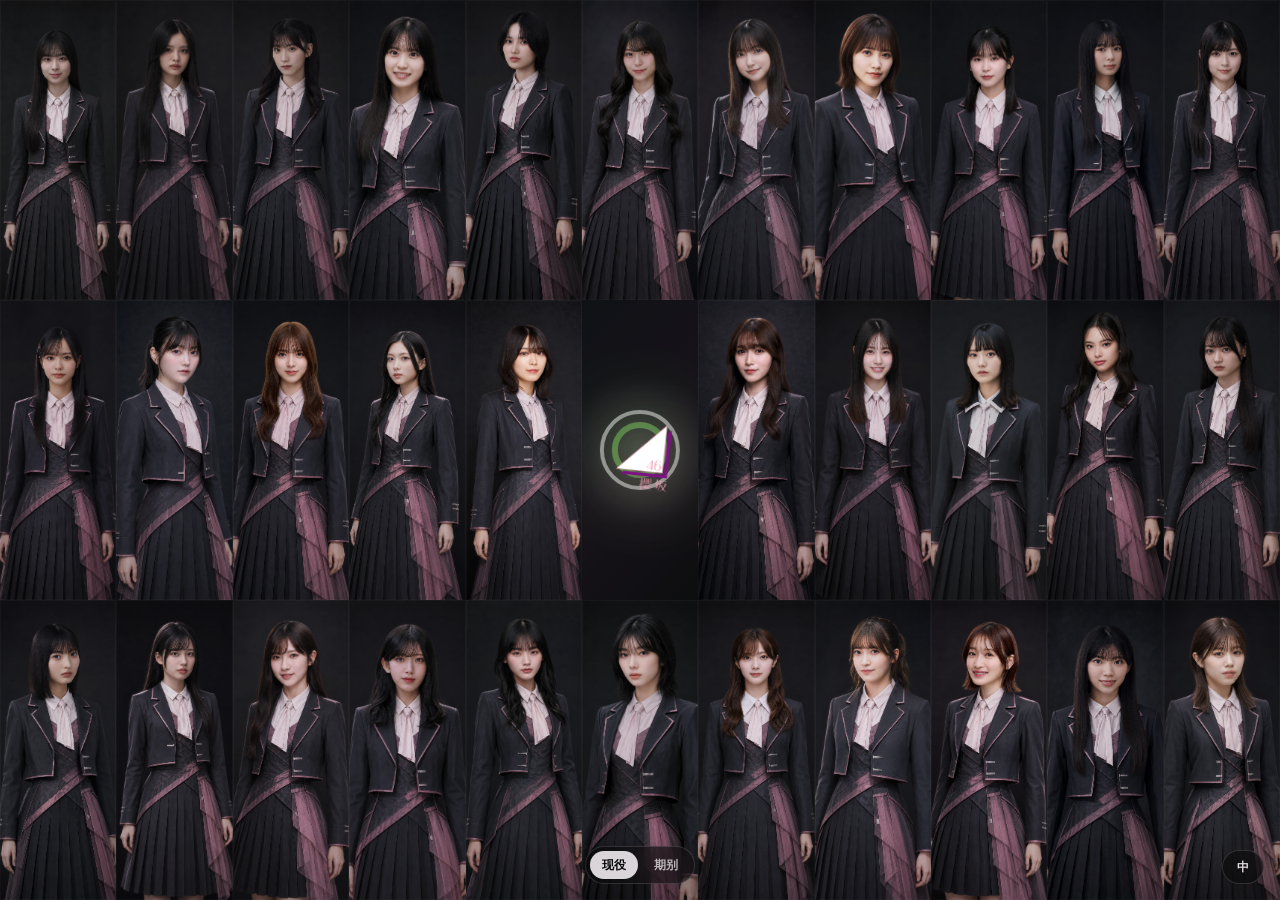
==== index.html @ 18984494 "Initial website upload" ====
<!doctype html>
<html lang="zh-CN">
  <head>
    <meta charset="UTF-8" />
    <meta name="viewport" content="width=device-width, initial-scale=1.0" />
    <title>櫻坂46 Members</title>
    <script>
      try {
        const navigationEntry = performance.getEntriesByType("navigation")[0];
        const isReload =
          navigationEntry?.type === "reload" ||
          performance.navigation?.type === performance.navigation?.TYPE_RELOAD;

        if (!isReload && sessionStorage.getItem("zaka-home-loader-seen") === "true") {
          document.documentElement.classList.add("loader-seen");
        }
      } catch (error) {
        document.documentElement.classList.add("loader-seen");
      }
    </script>
    <link rel="stylesheet" href="./home.css" />
  </head>
  <body data-page-title="titles.home">
    <div id="loader" class="loader" aria-label="载入中" data-i18n-aria-label="home.loading">
      <div class="loader-stage is-active" data-loader-stage="keyaki">
        <img
          class="loader-logo keyaki-logo"
          src="https://upload.wikimedia.org/wikipedia/commons/f/f8/Keyakizaka46_logo.svg"
          alt="欅坂46"
        />
        <span class="loader-fallback">欅坂46</span>
      </div>
      <div class="loader-stage" data-loader-stage="sakura">
        <img class="loader-logo sakura-logo" src="./assets/brand/sakurazaka-logo.png" alt="櫻坂46" />
      </div>
    </div>

    <main id="home" class="home-shell" aria-label="櫻坂46 首页" data-i18n-aria-label="home.shell">
      <section class="member-stage" aria-label="成员照片卡" data-i18n-aria-label="home.memberStage">
        <div id="memberGrid" class="member-grid" aria-label="成员照片卡" data-i18n-aria-label="home.memberGrid"></div>
      </section>
      <div class="arrangement-switch" aria-label="排列方式" data-i18n-aria-label="home.arrangement">
        <button class="arrangement-btn is-active" type="button" data-arrangement="center" data-i18n="home.activeArrangement">现役</button>
        <button class="arrangement-btn" type="button" data-arrangement="generation" data-i18n="home.generationArrangement">期别</button>
      </div>
    </main>

    <template id="memberCardTemplate">
      <button class="member-card" type="button">
        <span class="photo-slot" aria-hidden="true"></span>
      </button>
    </template>

    <div id="memberModal" class="member-modal" aria-hidden="true">
      <article class="member-modal-card" role="dialog" aria-modal="true" aria-labelledby="memberModalName">
        <button class="member-modal-close" type="button" aria-label="关闭成员资料" data-i18n-aria-label="member.closeProfile">×</button>
        <figure class="member-modal-photo-frame">
          <img id="memberModalPhoto" class="member-modal-photo" alt="" decoding="async" />
        </figure>
        <div class="member-modal-info">
          <p id="memberModalGeneration" class="member-modal-generation"></p>
          <h2 id="memberModalName"></h2>
          <p id="memberModalRomaji" class="member-modal-romaji"></p>
          <dl class="member-modal-data">
            <div>
              <dt data-i18n="member.birthday">生日</dt>
              <dd id="memberModalBirthday"></dd>
            </div>
            <div>
              <dt data-i18n="member.birthplace">出生地</dt>
              <dd id="memberModalBirthplace"></dd>
            </div>
            <div>
              <dt data-i18n="member.centers">C位曲</dt>
              <dd id="memberModalCenters" class="member-modal-centers"></dd>
            </div>
          </dl>
        </div>
      </article>
    </div>

    <button id="languageSwitch" class="language-switch" type="button"></button>

    <script src="./i18n.js"></script>
    <script src="./home.js"></script>
  </body>
</html>
---- home.css ----
:root {
  --bg: #050506;
  --panel: #111115;
  --panel-soft: #17171d;
  --ink: #f6f2f5;
  --muted: #9d98a2;
  --line: rgba(255, 255, 255, 0.12);
  --sakura: #f4a7c1;
  --keyaki: #5ba342;
}

* {
  box-sizing: border-box;
}

html {
  background: var(--bg);
}

body {
  margin: 0;
  min-height: 100vh;
  overflow: hidden;
  color: var(--ink);
  background:
    radial-gradient(circle at 18% 18%, rgba(91, 163, 66, 0.12), transparent 28%),
    radial-gradient(circle at 84% 16%, rgba(244, 167, 193, 0.16), transparent 30%),
    linear-gradient(180deg, #08080a, #030304 64%, #09080b);
  font-family:
    Inter, ui-sans-serif, system-ui, -apple-system, BlinkMacSystemFont, "Hiragino Sans GB",
    "Noto Sans CJK SC", "Microsoft YaHei", sans-serif;
}

button {
  font: inherit;
}

.loader {
  position: fixed;
  inset: 0;
  z-index: 100;
  display: grid;
  place-items: center;
  background: #000;
  transition:
    opacity 700ms ease,
    visibility 700ms ease;
}

.loader.is-hidden {
  visibility: hidden;
  opacity: 0;
}

.loader-seen .loader {
  visibility: hidden;
  opacity: 0;
}

.loader::after {
  content: "";
  position: absolute;
  inset: 0;
  background:
    linear-gradient(90deg, transparent, rgba(255, 255, 255, 0.06), transparent),
    radial-gradient(circle, rgba(255, 255, 255, 0.07), transparent 58%);
  opacity: 0.65;
}

.loader-stage {
  position: absolute;
  display: grid;
  place-items: center;
  opacity: 0;
  transform: scale(0.94);
  transition:
    opacity 620ms ease,
    transform 620ms ease;
}

.loader-stage.is-active {
  opacity: 1;
  transform: scale(1);
}

.loader-logo {
  display: block;
  height: auto;
  animation: logo-breathe 2450ms ease-in-out infinite;
}

.keyaki-logo {
  width: clamp(75px, 9vw, 115px);
  filter: drop-shadow(0 0 18px rgba(91, 163, 66, 0.42));
}

.loader-fallback {
  display: none;
  color: var(--ink);
  font-size: clamp(42px, 8vw, 92px);
  font-weight: 820;
  letter-spacing: 0.08em;
  animation: logo-breathe 2450ms ease-in-out infinite;
  text-shadow: 0 0 26px rgba(91, 163, 66, 0.42);
}

.loader-stage.use-text-logo .keyaki-logo {
  display: none;
}

.loader-stage.use-text-logo .loader-fallback {
  display: block;
}

.sakura-logo {
  width: clamp(128px, 15vw, 190px);
  filter: drop-shadow(0 0 20px rgba(244, 167, 193, 0.48));
}

@keyframes logo-breathe {
  0%,
  100% {
    transform: scale(1);
    opacity: 0.84;
  }

  50% {
    transform: scale(1.12);
    opacity: 1;
  }
}

.home-shell {
  position: relative;
  min-height: 100vh;
  opacity: 0;
  transform: translateY(12px);
  transition:
    opacity 900ms ease,
    transform 900ms ease;
}

.home-shell.is-ready {
  opacity: 1;
  transform: translateY(0);
}

.loader-seen .home-shell {
  opacity: 1;
  transform: translateY(0);
}

.arrangement-switch {
  position: fixed;
  left: 50%;
  bottom: 16px;
  z-index: 20;
  display: flex;
  gap: 4px;
  padding: 4px;
  border: 1px solid rgba(255, 255, 255, 0.14);
  border-radius: 999px;
  background: rgba(8, 8, 10, 0.56);
  box-shadow: 0 16px 42px rgba(0, 0, 0, 0.24);
  transform: translateX(-50%);
  backdrop-filter: blur(18px);
}

.arrangement-btn {
  display: grid;
  place-items: center;
  min-width: 44px;
  height: 28px;
  padding: 0 12px;
  cursor: pointer;
  border: 0;
  border-radius: 999px;
  color: rgba(246, 242, 245, 0.72);
  background: transparent;
  font-size: 12px;
  font-weight: 760;
}

.arrangement-btn.is-active {
  color: #09090b;
  background: rgba(246, 242, 245, 0.88);
}

.language-switch {
  position: fixed;
  right: max(16px, env(safe-area-inset-right));
  bottom: max(16px, env(safe-area-inset-bottom));
  z-index: 22;
  display: grid;
  place-items: center;
  width: 42px;
  height: 34px;
  padding: 0;
  cursor: pointer;
  border: 1px solid rgba(255, 255, 255, 0.14);
  border-radius: 999px;
  color: rgba(246, 242, 245, 0.9);
  background: rgba(8, 8, 10, 0.58);
  box-shadow: 0 16px 42px rgba(0, 0, 0, 0.24);
  font-size: 12px;
  font-weight: 820;
  backdrop-filter: blur(18px);
}

.language-switch:hover,
.language-switch:focus-visible {
  color: #09090b;
  background: rgba(246, 242, 245, 0.88);
  outline: none;
}

.member-modal {
  position: fixed;
  inset: 0;
  z-index: 80;
  display: grid;
  place-items: center;
  padding: 24px;
  pointer-events: none;
  background: rgba(0, 0, 0, 0);
  opacity: 0;
  transition:
    opacity 180ms ease,
    background 180ms ease;
}

.member-modal.is-open {
  pointer-events: auto;
  background: rgba(0, 0, 0, 0.54);
  opacity: 1;
}

.member-modal-card {
  position: relative;
  display: grid;
  grid-template-columns: minmax(128px, 0.46fr) minmax(300px, 1fr);
  gap: 22px;
  align-items: stretch;
  width: min(640px, 100%);
  max-height: calc(100vh - 48px);
  overflow: auto;
  padding: 18px 22px 22px 18px;
  border: 1px solid rgba(255, 255, 255, 0.16);
  border-radius: 8px;
  color: var(--ink);
  background:
    radial-gradient(circle at 20% 0%, rgba(91, 163, 66, 0.16), transparent 34%),
    radial-gradient(circle at 88% 12%, rgba(244, 167, 193, 0.18), transparent 36%),
    rgba(12, 12, 15, 0.9);
  box-shadow: 0 26px 86px rgba(0, 0, 0, 0.46);
  backdrop-filter: blur(22px);
  transform: translateY(10px) scale(0.98);
  transition: transform 180ms ease;
}

.member-modal.is-open .member-modal-card {
  transform: translateY(0) scale(1);
}

.member-modal-photo-frame {
  position: relative;
  min-height: 0;
  margin: 0;
  overflow: hidden;
  border-radius: 6px;
  background:
    linear-gradient(160deg, rgba(244, 167, 193, 0.12), transparent 44%),
    linear-gradient(20deg, rgba(91, 163, 66, 0.1), transparent 38%),
    #0a0a0d;
}

.member-modal-photo-frame::after {
  content: "";
  position: absolute;
  inset: 0;
  pointer-events: none;
  border: 1px solid rgba(255, 255, 255, 0.1);
  border-radius: inherit;
  background: linear-gradient(180deg, transparent 58%, rgba(0, 0, 0, 0.22));
}

.member-modal-photo-frame.is-empty {
  display: none;
}

.member-modal-photo {
  display: block;
  width: 100%;
  height: 100%;
  max-height: min(48vh, 360px);
  min-height: 235px;
  object-fit: cover;
  object-position: center top;
}

.member-modal-info {
  min-width: 0;
  align-self: center;
  padding: 10px 6px 6px 0;
}

.member-modal-close {
  position: absolute;
  top: 12px;
  right: 12px;
  display: grid;
  place-items: center;
  width: 32px;
  height: 32px;
  z-index: 2;
  cursor: pointer;
  border: 0;
  border-radius: 50%;
  color: var(--ink);
  background: rgba(255, 255, 255, 0.12);
  font-size: 22px;
  line-height: 1;
}

.member-modal-generation,
.member-modal-romaji,
.member-modal h2 {
  margin: 0;
}

.member-modal-generation {
  color: var(--sakura);
  font-size: 12px;
  font-weight: 820;
}

.member-modal h2 {
  margin-top: 7px;
  font-size: 32px;
  line-height: 1.1;
}

.member-modal-romaji {
  margin-top: 5px;
  color: rgba(246, 242, 245, 0.62);
  font-size: 12px;
  letter-spacing: 0.08em;
  text-transform: uppercase;
}

.member-modal-data {
  display: grid;
  gap: 14px;
  margin: 24px 0 0;
}

.member-modal-data div {
  display: grid;
  grid-template-columns: 72px minmax(0, 1fr);
  gap: 14px;
  align-items: start;
  padding-top: 14px;
  border-top: 1px solid rgba(255, 255, 255, 0.09);
}

.member-modal-data dt {
  color: rgba(246, 242, 245, 0.58);
  font-size: 12px;
  font-weight: 760;
}

.member-modal-data dd {
  min-width: 0;
  margin: 0;
  color: var(--ink);
  font-size: 14px;
  line-height: 1.45;
}

.member-modal-centers {
  display: flex;
  flex-wrap: wrap;
  gap: 7px;
}

.center-song {
  display: inline-grid;
  place-items: center;
  min-height: 26px;
  padding: 4px 9px;
  border: 1px solid rgba(255, 255, 255, 0.12);
  border-radius: 999px;
  color: var(--ink);
  background: rgba(255, 255, 255, 0.08);
  font-size: 12px;
  text-decoration: none;
}

a.center-song:hover,
a.center-song:focus-visible {
  color: #0b0b0d;
  background: rgba(244, 167, 193, 0.9);
  outline: none;
}

.falling-layer {
  position: fixed;
  inset: 0;
  z-index: 18;
  overflow: hidden;
  pointer-events: none;
}

.falling-piece {
  position: absolute;
  top: -32px;
  left: var(--start-x, 50vw);
  width: var(--piece-w, 12px);
  height: var(--piece-h, 18px);
  opacity: 0;
  transform: translate3d(0, 0, 0) rotate(var(--start-rotation, 0deg));
  animation: gentle-fall var(--fall-duration, 13s) linear forwards;
  filter: drop-shadow(0 6px 12px rgba(0, 0, 0, 0.22));
}

.falling-piece.is-petal {
  border-radius: 70% 30% 65% 35%;
  background:
    radial-gradient(circle at 32% 24%, rgba(255, 255, 255, 0.62), transparent 30%),
    linear-gradient(145deg, rgba(255, 210, 226, 0.9), rgba(244, 167, 193, 0.56));
}

.falling-piece.is-leaf {
  border-radius: 8% 80% 12% 80%;
  background:
    linear-gradient(45deg, transparent 47%, rgba(235, 255, 237, 0.35) 49%, transparent 52%),
    linear-gradient(145deg, rgba(87, 150, 72, 0.92), rgba(35, 78, 47, 0.72));
}

@keyframes gentle-fall {
  0% {
    opacity: 0;
    transform: translate3d(0, 0, 0) rotate(var(--start-rotation, 0deg));
  }

  12% {
    opacity: var(--piece-opacity, 0.72);
  }

  18% {
    transform: translate3d(var(--initial-x, 18px), 14vh, 0) rotate(var(--mid-rotation, 48deg));
  }

  100% {
    opacity: 0;
    transform: translate3d(var(--drift-x, 42px), calc(100vh + 72px), 0) rotate(var(--end-rotation, 180deg));
  }
}

.member-stage {
  position: relative;
  overflow: hidden;
  min-height: 100vh;
  padding: 0;
}

.member-grid {
  display: grid;
  grid-template-columns: repeat(17, minmax(0, 1fr));
  grid-auto-rows: 1fr;
  position: absolute;
  top: 50%;
  left: 50%;
  width: calc(100vw * 17 / 11);
  height: calc(100vh * 7 / 3);
  gap: 0;
  transform: translate(calc(-50% + var(--pan-x, 0px)), calc(-50% + var(--pan-y, 0px)));
  transition: transform 120ms ease-out;
  will-change: transform;
}

.member-grid::after {
  content: "";
  position: absolute;
  inset: -24%;
  z-index: 4;
  pointer-events: none;
  background: linear-gradient(
    105deg,
    transparent 26%,
    rgba(255, 255, 255, 0.035) 39%,
    rgba(255, 255, 255, 0.16) 49%,
    rgba(244, 167, 193, 0.09) 55%,
    rgba(255, 255, 255, 0.025) 66%,
    transparent 78%
  );
  opacity: 0;
  transform: translateX(-120%);
}

.member-grid.is-light-sweeping::after {
  animation: card-light-sweep 3200ms ease-in-out forwards;
}

@keyframes card-light-sweep {
  0% {
    opacity: 0;
    transform: translateX(-120%);
  }

  26% {
    opacity: 0.48;
  }

  64% {
    opacity: 0.38;
  }

  100% {
    opacity: 0;
    transform: translateX(120%);
  }
}

.member-card {
  position: relative;
  display: block;
  min-width: 0;
  min-height: 0;
  padding: 0;
  overflow: hidden;
  cursor: pointer;
  color: var(--ink);
  border: 0;
  border-radius: 0;
  background:
    linear-gradient(145deg, rgba(255, 255, 255, 0.07), rgba(255, 255, 255, 0.015)),
    var(--panel);
  box-shadow: none;
  transform: none;
  transition:
    filter 180ms ease,
    transform 180ms ease;
}

.member-card:hover,
.member-card:focus-visible {
  z-index: 5;
  filter: brightness(1.24) contrast(1.05);
  outline: none;
  transform: scale(1.055);
}

.member-card.is-former .photo-slot {
  background:
    linear-gradient(160deg, rgba(255, 255, 255, 0.08), transparent 46%),
    linear-gradient(20deg, rgba(91, 163, 66, 0.05), transparent 38%),
    #0c0c0f;
}

.member-card.is-former {
  opacity: 0.74;
}

.member-card.has-card-image {
  opacity: 1;
}

.member-card.has-card-image .photo-slot {
  background-image: var(--card-image);
  background-position: center;
  background-size: cover;
}

.member-card.has-card-image .photo-slot::after {
  background:
    linear-gradient(180deg, rgba(0, 0, 0, 0.04), transparent 46%),
    linear-gradient(180deg, transparent 60%, rgba(0, 0, 0, 0.24));
}

.member-card.is-empty {
  pointer-events: none;
  opacity: 0.42;
}

.member-card.is-empty .photo-slot {
  background:
    linear-gradient(160deg, rgba(255, 255, 255, 0.04), transparent 46%),
    #08080a;
}

.timeline-entry {
  isolation: isolate;
}

.timeline-entry .photo-slot {
  background:
    radial-gradient(circle at 50% 50%, rgba(91, 163, 66, 0.14), transparent 40%),
    linear-gradient(135deg, #101216, #17131a 52%, #0d0e10);
}

.timeline-entry .photo-slot::before {
  inset: 50%;
  width: min(62%, 118px);
  aspect-ratio: 1 / 1;
  border: 4px solid rgba(255, 255, 255, 0.76);
  border-radius: 50%;
  background: transparent;
  opacity: 0.66;
  transform: translate(-50%, -50%);
}

.timeline-entry .photo-slot::after {
  content: "";
  position: absolute;
  top: 50%;
  left: 50%;
  width: min(38%, 72px);
  aspect-ratio: 1 / 1;
  border: 6px solid rgba(91, 163, 66, 0.84);
  border-radius: 50%;
  background: transparent;
  opacity: 0.8;
  transform: translate(-50%, -50%);
}

.timeline-entry::before {
  content: "";
  position: absolute;
  inset: 0;
  z-index: 1;
  background:
    radial-gradient(circle at 50% 50%, rgba(255, 255, 255, 0.16), transparent 48%),
    radial-gradient(circle at 50% 50%, rgba(91, 163, 66, 0.14), transparent 68%);
  opacity: 0.72;
}

.timeline-logo {
  position: absolute;
  z-index: 2;
  top: 50%;
  left: 50%;
  display: block;
  height: auto;
  pointer-events: none;
  object-fit: contain;
  transition: transform 180ms ease;
}

.timeline-keyaki {
  width: min(42%, 86px);
  transform: translate(-78%, -56%) rotate(-5deg);
  filter: drop-shadow(0 10px 28px rgba(91, 163, 66, 0.32));
}

.timeline-sakura {
  width: min(56%, 112px);
  transform: translate(-44%, -40%) rotate(6deg);
  filter: drop-shadow(0 12px 32px rgba(244, 167, 193, 0.44));
}

.timeline-entry:hover .timeline-keyaki,
.timeline-entry:focus-visible .timeline-keyaki {
  transform: translate(-80%, -58%) rotate(-5deg) scale(1.04);
}

.timeline-entry:hover .timeline-sakura,
.timeline-entry:focus-visible .timeline-sakura {
  transform: translate(-40%, -36%) rotate(6deg) scale(1.05);
}

.photo-slot {
  position: relative;
  display: block;
  width: 100%;
  height: 100%;
  background:
    linear-gradient(160deg, rgba(244, 167, 193, 0.14), transparent 46%),
    linear-gradient(20deg, rgba(91, 163, 66, 0.08), transparent 36%),
    var(--panel-soft);
}

.photo-slot::before {
  content: "";
  position: absolute;
  inset: 0;
  border: 1px solid rgba(255, 255, 255, 0.035);
}

.photo-slot::after {
  content: "";
  position: absolute;
  inset: 0;
  background: linear-gradient(180deg, transparent 54%, rgba(0, 0, 0, 0.18));
}

@media (max-width: 720px) {
  .language-switch {
    right: 12px;
    bottom: 58px;
  }

  .member-grid {
    grid-template-columns: repeat(7, minmax(0, 1fr));
    width: calc(100vw * 7 / 3);
    height: calc(100vh * 7 / 5);
  }

  .member-modal {
    padding: 14px;
  }

  .member-modal-card {
    grid-template-columns: 1fr;
    gap: 16px;
    max-height: calc(100vh - 28px);
    overflow: auto;
    padding: 16px;
  }

  .member-modal-photo {
    max-height: 28vh;
    min-height: 180px;
  }

  .member-modal-info {
    padding: 0;
  }

  .member-modal h2 {
    font-size: 28px;
  }
}

@media (prefers-reduced-motion: reduce) {
  *,
  *::before,
  *::after {
    animation-duration: 1ms !important;
    scroll-behavior: auto !important;
    transition-duration: 1ms !important;
  }
}
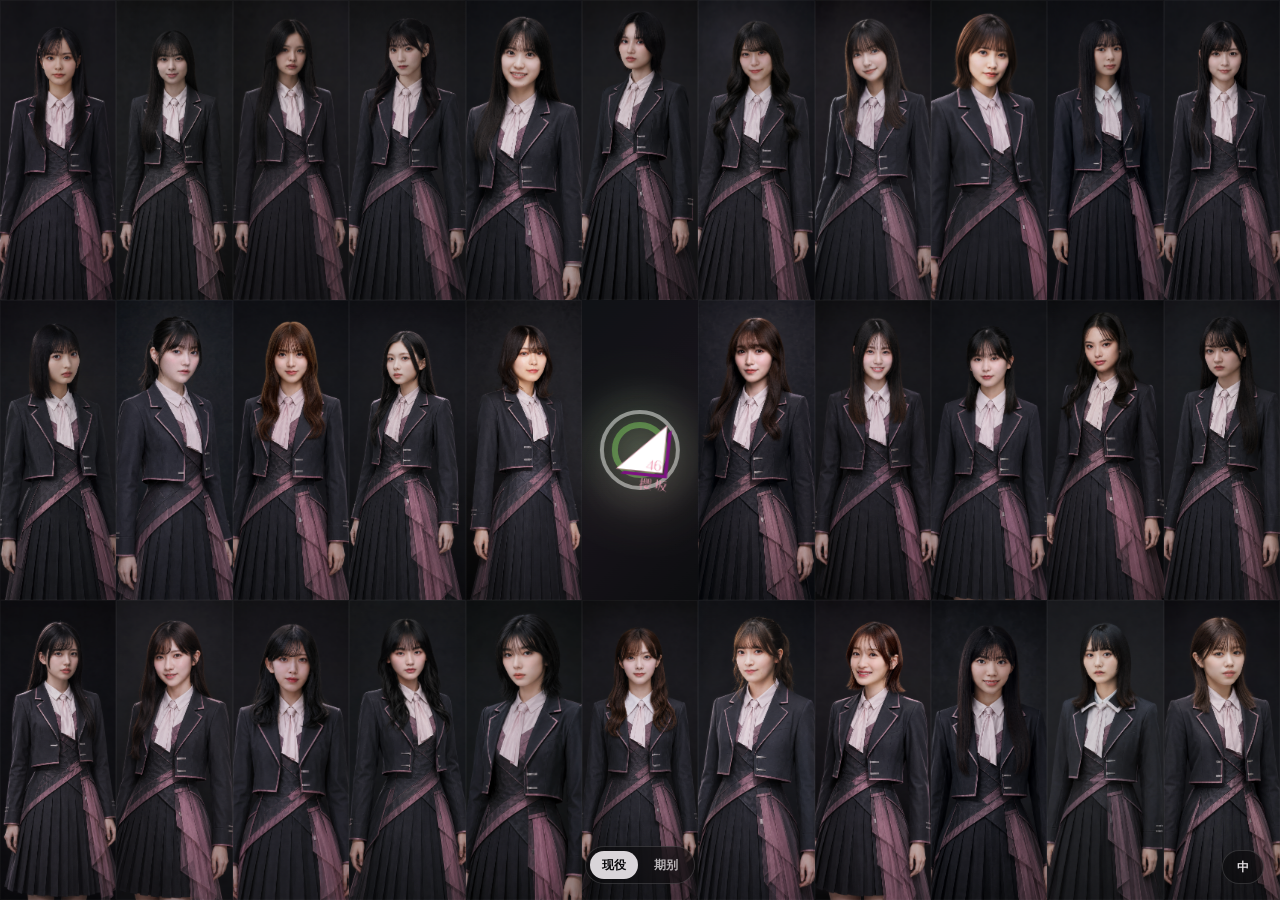
==== commit 0b282734: "Update 2026 timeline, member order and PNG image support" ====
--- a/index.html
+++ b/index.html
@@ -82,6 +82,7 @@
     <button id="languageSwitch" class="language-switch" type="button"></button>
 
     <script src="./i18n.js"></script>
+    <script src="./images.js"></script>
     <script src="./home.js"></script>
   </body>
 </html>
